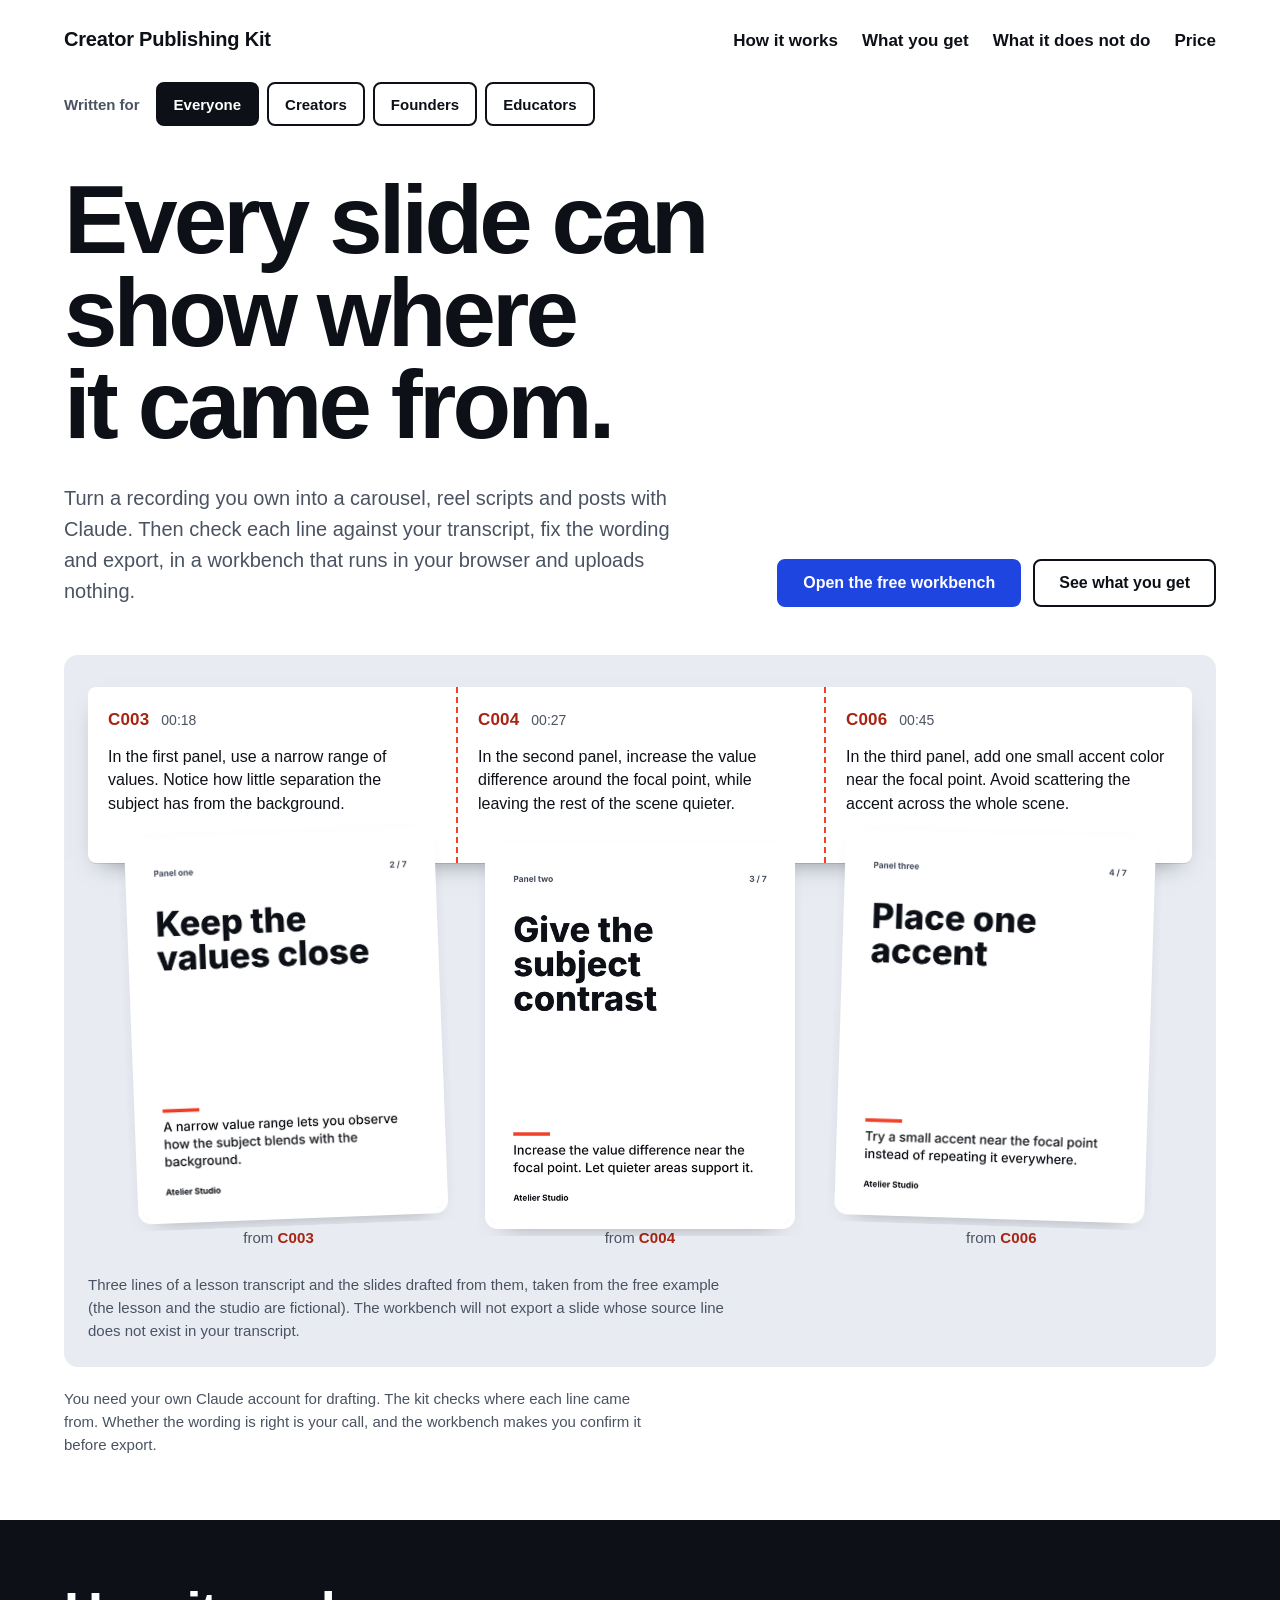
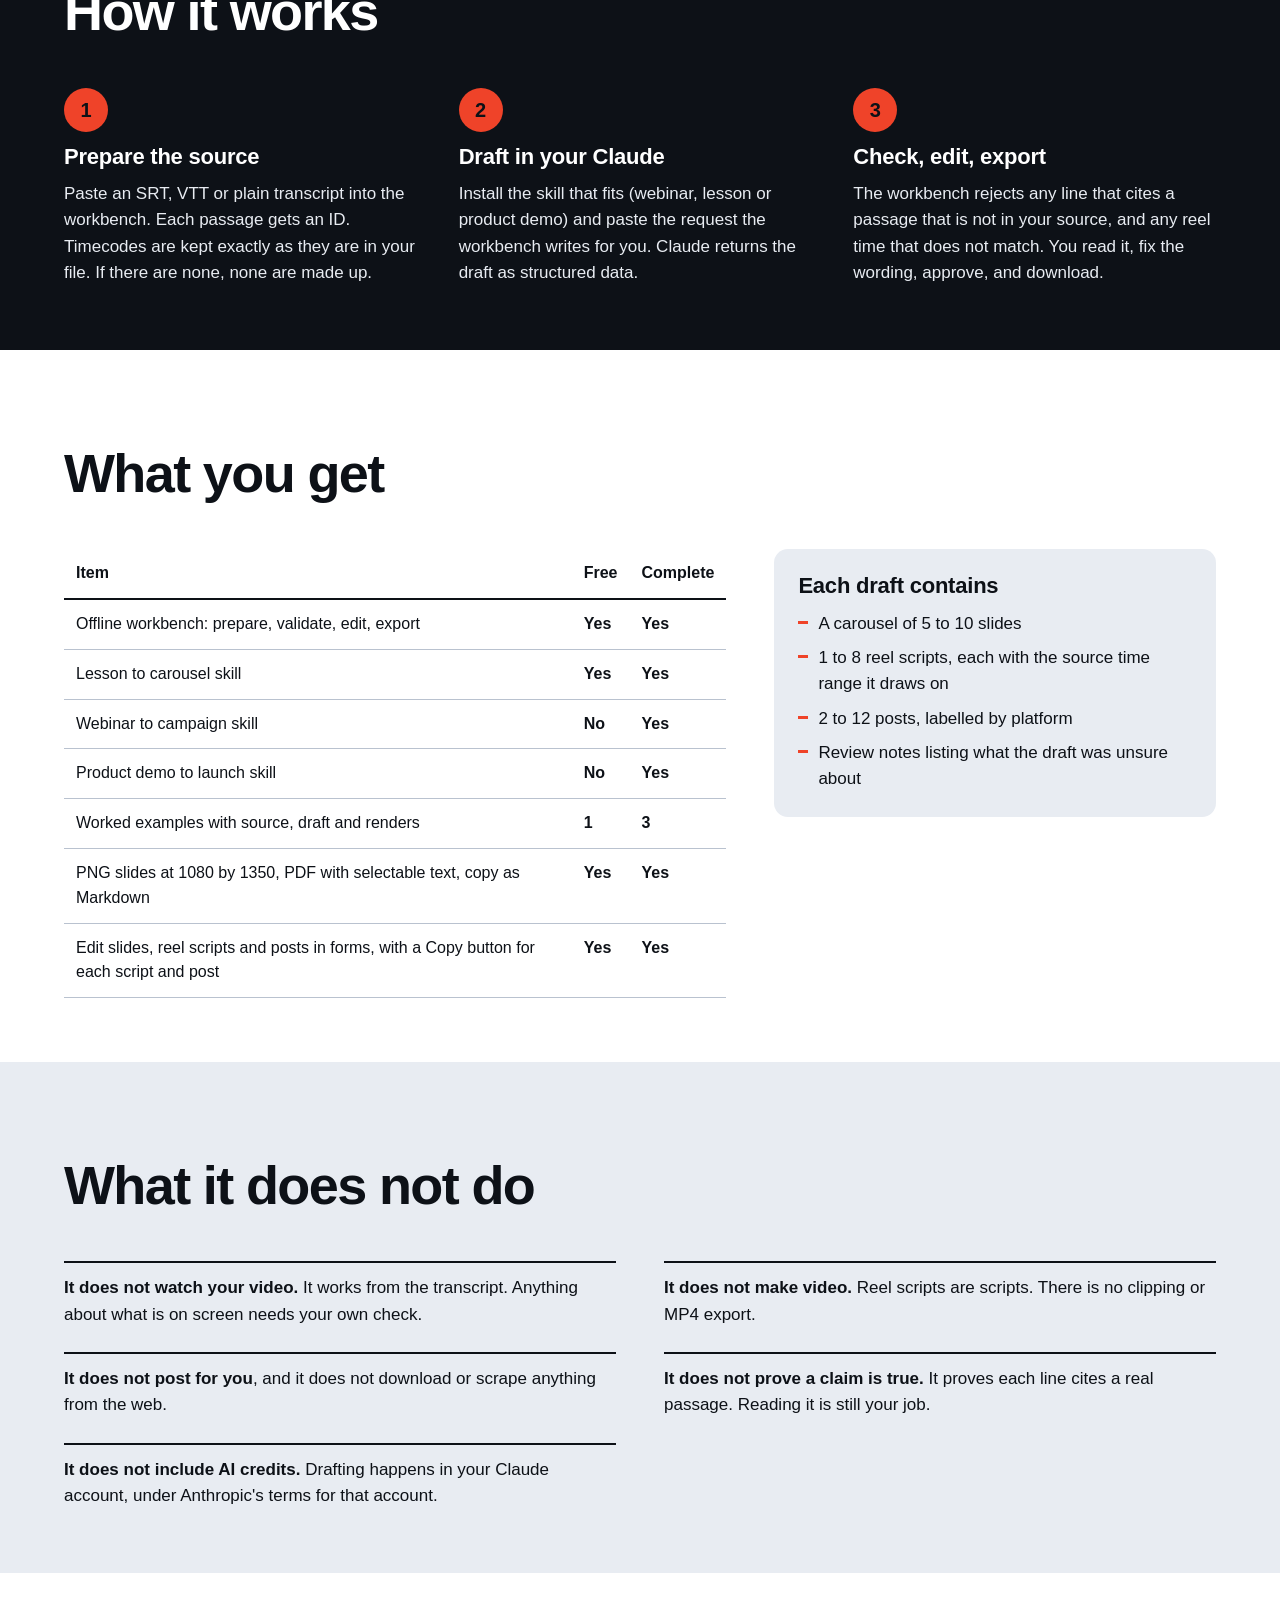
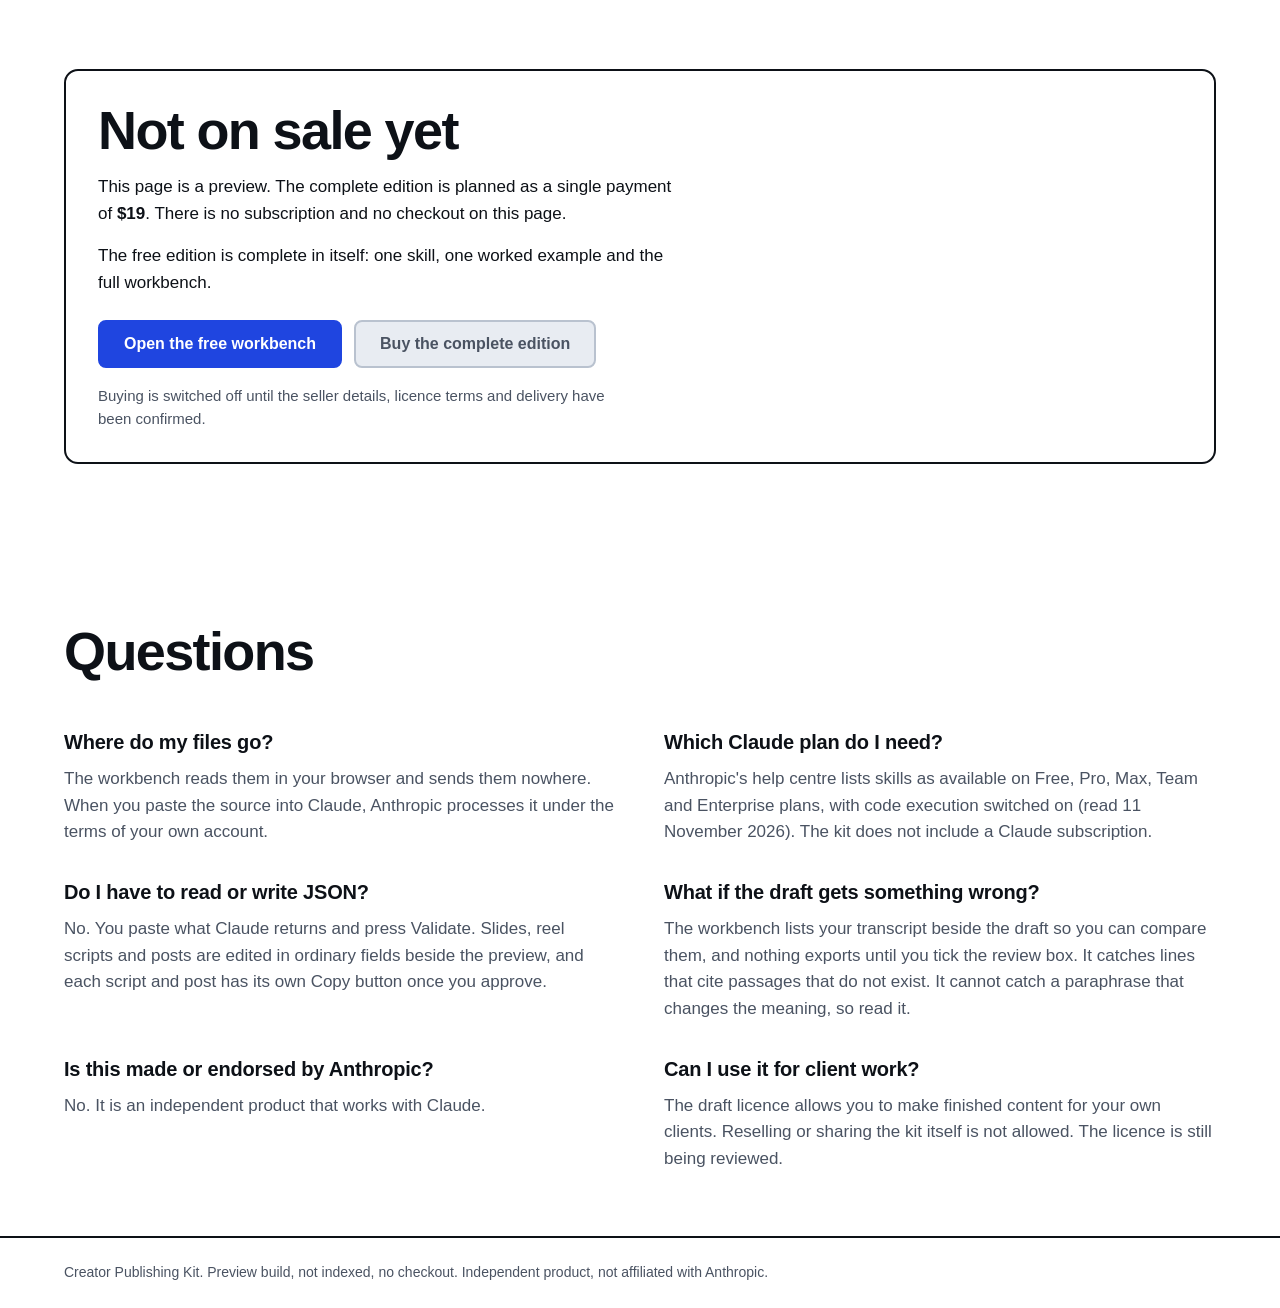
==== index.html @ c17a2b67 "Preview build V2.4: storefront (4 pages) and free workbench Contents of 02-STATIC-WEBSITE-PREVIEW on" ====
<!doctype html>
<html lang="en">
<head>
  <meta charset="utf-8">
  <meta name="viewport" content="width=device-width, initial-scale=1">
  <meta name="robots" content="noindex,nofollow">
  <meta name="referrer" content="no-referrer">
  <meta http-equiv="Content-Security-Policy" content="default-src 'none'; style-src 'self'; img-src 'self' data:; script-src 'none'; connect-src 'none'; font-src 'none'; object-src 'none'; base-uri 'none'; form-action 'none'">
  <title>Creator Publishing Kit: turn one transcript into a checked carousel, scripts and posts</title>
  <meta name="description" content="Three Claude skills and an offline workbench that turn a transcript you own into a carousel, reel scripts and posts, each line tied back to the source. Preview, not yet on sale.">
  <link rel="icon" href="data:,">
  <link rel="stylesheet" href="site.css">
</head>
<body>
  <a class="skip" href="#main">Skip to content</a>
  <header class="topbar">
    <p class="wordmark">Creator Publishing Kit</p>
    <nav aria-label="Sections"><a href="#how">How it works</a><a href="#inside">What you get</a><a href="#limits">What it does not do</a><a href="#offer">Price</a></nav>
  </header>
  <nav class="audiences" aria-label="Pages for each audience"><span>Written for</span><ul><li><a href="index.html" aria-current="page">Everyone</a></li><li><a href="creators/index.html">Creators</a></li><li><a href="founders/index.html">Founders</a></li><li><a href="educators/index.html">Educators</a></li></ul></nav>
  <main id="main">
    <section class="hero" aria-labelledby="h-hero">
      <h1 id="h-hero">Every slide can show where it came from.</h1>
      <div class="hero-row">
        <p class="lede">Turn a recording you own into a carousel, reel scripts and posts with Claude. Then check each line against your transcript, fix the wording and export, in a workbench that runs in your browser and uploads nothing.</p>
        <div class="actions">
          <a class="button primary" href="demo/index.html">Open the free workbench</a>
          <a class="button" href="#inside">See what you get</a>
        </div>
      </div>
      <figure class="proof" aria-labelledby="proof-cap">
        <ol class="strip">
          <li><span class="cue"><span class="id">C003</span><span class="time">00:18</span></span><q>In the first panel, use a narrow range of values. Notice how little separation the subject has from the background.</q></li>
          <li><span class="cue"><span class="id">C004</span><span class="time">00:27</span></span><q>In the second panel, increase the value difference around the focal point, while leaving the rest of the scene quieter.</q></li>
          <li><span class="cue"><span class="id">C006</span><span class="time">00:45</span></span><q>In the third panel, add one small accent color near the focal point. Avoid scattering the accent across the whole scene.</q></li>
        </ol>
        <ul class="pieces">
          <li><img class="piece" src="assets/sample-slide-1.png" width="540" height="675" alt="Slide 2 of 7: Keep the values close. A narrow value range lets you observe how the subject blends with the background."><span class="from">from <span class="id">C003</span></span></li>
          <li><img class="piece" src="assets/sample-slide-2.png" width="540" height="675" alt="Slide 3 of 7: Give the subject contrast. Increase the value difference near the focal point. Let quieter areas support it."><span class="from">from <span class="id">C004</span></span></li>
          <li><img class="piece" src="assets/sample-slide-3.png" width="540" height="675" alt="Slide 4 of 7: Place one accent. Try a small accent near the focal point instead of repeating it everywhere."><span class="from">from <span class="id">C006</span></span></li>
        </ul>
        <figcaption id="proof-cap">Three lines of a lesson transcript and the slides drafted from them, taken from the free example (the lesson and the studio are fictional). The workbench will not export a slide whose source line does not exist in your transcript.</figcaption>
      </figure>
      <p class="small">You need your own Claude account for drafting. The kit checks where each line came from. Whether the wording is right is your call, and the workbench makes you confirm it before export.</p>
    </section>

    <section class="band" id="how" aria-labelledby="h-how">
      <h2 id="h-how">How it works</h2>
      <ol class="flow">
        <li><h3>Prepare the source</h3><p>Paste an SRT, VTT or plain transcript into the workbench. Each passage gets an ID. Timecodes are kept exactly as they are in your file. If there are none, none are made up.</p></li>
        <li><h3>Draft in your Claude</h3><p>Install the skill that fits (webinar, lesson or product demo) and paste the request the workbench writes for you. Claude returns the draft as structured data.</p></li>
        <li><h3>Check, edit, export</h3><p>The workbench rejects any line that cites a passage that is not in your source, and any reel time that does not match. You read it, fix the wording, approve, and download.</p></li>
      </ol>
    </section>

    <section class="section" id="inside" aria-labelledby="h-inside">
      <h2 id="h-inside">What you get</h2>
      <div class="inside">
        <table>
          <caption class="sr">Contents of the free and complete editions</caption>
          <thead><tr><th scope="col">Item</th><th scope="col">Free</th><th scope="col">Complete</th></tr></thead>
          <tbody>
            <tr><th scope="row">Offline workbench: prepare, validate, edit, export</th><td>Yes</td><td>Yes</td></tr>
            <tr><th scope="row">Lesson to carousel skill</th><td>Yes</td><td>Yes</td></tr>
            <tr><th scope="row">Webinar to campaign skill</th><td>No</td><td>Yes</td></tr>
            <tr><th scope="row">Product demo to launch skill</th><td>No</td><td>Yes</td></tr>
            <tr><th scope="row">Worked examples with source, draft and renders</th><td>1</td><td>3</td></tr>
            <tr><th scope="row">PNG slides at 1080 by 1350, PDF with selectable text, copy as Markdown</th><td>Yes</td><td>Yes</td></tr>
            <tr><th scope="row">Edit slides, reel scripts and posts in forms, with a Copy button for each script and post</th><td>Yes</td><td>Yes</td></tr>
          </tbody>
        </table>
        <div class="per-set">
          <h3>Each draft contains</h3>
          <ul>
            <li>A carousel of 5 to 10 slides</li>
            <li>1 to 8 reel scripts, each with the source time range it draws on</li>
            <li>2 to 12 posts, labelled by platform</li>
            <li>Review notes listing what the draft was unsure about</li>
          </ul>
        </div>
      </div>
    </section>

    <section class="section tint" id="limits" aria-labelledby="h-limits">
      <h2 id="h-limits">What it does not do</h2>
      <ul class="limits">
        <li><b>It does not watch your video.</b> It works from the transcript. Anything about what is on screen needs your own check.</li>
        <li><b>It does not make video.</b> Reel scripts are scripts. There is no clipping or MP4 export.</li>
        <li><b>It does not post for you</b>, and it does not download or scrape anything from the web.</li>
        <li><b>It does not prove a claim is true.</b> It proves each line cites a real passage. Reading it is still your job.</li>
        <li><b>It does not include AI credits.</b> Drafting happens in your Claude account, under Anthropic's terms for that account.</li>
      </ul>
    </section>

    <section class="section" id="offer" aria-labelledby="h-offer">
      <div class="offer">
        <div>
          <h2 id="h-offer">Not on sale yet</h2>
          <p>This page is a preview. The complete edition is planned as a single payment of <strong>$19</strong>. There is no subscription and no checkout on this page.</p>
          <p>The free edition is complete in itself: one skill, one worked example and the full workbench.</p>
          <div class="actions"><a class="button primary" href="demo/index.html">Open the free workbench</a><button class="button" type="button" disabled aria-describedby="buy-why">Buy the complete edition</button></div>
          <p class="small" id="buy-why">Buying is switched off until the seller details, licence terms and delivery have been confirmed.</p>
        </div>
      </div>
    </section>

    <section class="section" aria-labelledby="h-faq">
      <h2 id="h-faq">Questions</h2>
      <dl class="faq">
        <div><dt>Where do my files go?</dt><dd>The workbench reads them in your browser and sends them nowhere. When you paste the source into Claude, Anthropic processes it under the terms of your own account.</dd></div>
        <div><dt>Which Claude plan do I need?</dt><dd>Anthropic&#x27;s help centre lists skills as available on Free, Pro, Max, Team and Enterprise plans, with code execution switched on (read 11 November 2026). The kit does not include a Claude subscription.</dd></div>
        <div><dt>Do I have to read or write JSON?</dt><dd>No. You paste what Claude returns and press Validate. Slides, reel scripts and posts are edited in ordinary fields beside the preview, and each script and post has its own Copy button once you approve.</dd></div>
        <div><dt>What if the draft gets something wrong?</dt><dd>The workbench lists your transcript beside the draft so you can compare them, and nothing exports until you tick the review box. It catches lines that cite passages that do not exist. It cannot catch a paraphrase that changes the meaning, so read it.</dd></div>
        <div><dt>Is this made or endorsed by Anthropic?</dt><dd>No. It is an independent product that works with Claude.</dd></div>
        <div><dt>Can I use it for client work?</dt><dd>The draft licence allows you to make finished content for your own clients. Reselling or sharing the kit itself is not allowed. The licence is still being reviewed.</dd></div>
      </dl>
    </section>
  </main>
  <footer>
    <p>Creator Publishing Kit. Preview build, not indexed, no checkout. Independent product, not affiliated with Anthropic.</p>
  </footer>
</body>
</html>
---- site.css ----
/* Creator Publishing Kit storefront preview. Tokens match the workbench.
   Device fonts only: no font files are shipped or fetched. */
:root {
  --sheet: #FFFFFF; --backing: #E8ECF2; --ink: #0D1117; --ink-2: #4A5362; --line: #B9C2CF;
  --cobalt: #1F45E0; --cobalt-press: #1736B4; --on-cobalt: #FFFFFF; --tomato: #EF4329; --tomato-ink: #A82412;
  --fallback: "Helvetica Neue", Helvetica, "Segoe UI", Roboto, "Noto Sans", Arial, sans-serif;
  --font: var(--fallback);
  --font-display: var(--fallback);
  --s-1: 4px; --s-2: 8px; --s-3: 12px; --s-4: 16px; --s-5: 20px; --s-6: 24px; --s-8: 32px; --s-12: 48px; --s-16: 64px; --s-24: 96px;
  --r-piece: 14px; --r-control: 8px;
  --shadow-piece: 0 1px 0 rgba(13,17,23,.10), 0 12px 24px -14px rgba(13,17,23,.50);
  --gutter: clamp(16px, 5vw, 64px); --max: 1180px;
  --ease-out: cubic-bezier(.16, 1, .3, 1);
}
* { box-sizing: border-box; }
html { background: var(--sheet); color: var(--ink); font: 400 17px/1.55 var(--font); -webkit-text-size-adjust: 100%; scroll-padding-top: var(--s-6); scrollbar-color: var(--ink-2) var(--backing); }
body { margin: 0; }
h1, h2, h3, p, ul, ol, dl, dd, table, figure { margin: 0; }
ul, ol { padding: 0; list-style: none; }
a { color: var(--cobalt); text-underline-offset: 4px; text-decoration-thickness: 2px; }
::selection { background: var(--cobalt); color: var(--on-cobalt); }
:focus-visible { outline: 3px solid var(--cobalt); outline-offset: 2px; }
.sr { position: absolute; width: 1px; height: 1px; overflow: hidden; clip-path: inset(50%); white-space: nowrap; }
.skip { position: absolute; left: var(--gutter); top: -60px; background: var(--ink); color: var(--sheet); padding: var(--s-2) var(--s-4); border-radius: var(--r-control); }
.skip:focus { top: var(--s-2); }
h1, h2, h3, .wordmark, dt { font-family: var(--font-display); text-wrap: balance; }

.topbar { display: flex; flex-wrap: wrap; gap: var(--s-3) var(--s-8); justify-content: space-between; align-items: baseline; padding: var(--s-5) var(--gutter); max-width: calc(var(--max) + 2 * var(--gutter)); margin: 0 auto; }
.wordmark { font-weight: 800; font-size: 20px; letter-spacing: -0.01em; }
nav { display: flex; flex-wrap: wrap; gap: var(--s-2) var(--s-6); }
nav a { color: var(--ink); font-weight: 600; text-decoration: none; padding: var(--s-2) 0; }
nav a:hover { text-decoration: underline; }

/* Pages for each audience: the same page with different words. The current one is filled. */
.audiences { display: flex; flex-wrap: wrap; align-items: center; gap: var(--s-2) var(--s-4); padding: 0 var(--gutter); max-width: calc(var(--max) + 2 * var(--gutter)); margin: 0 auto; }
.audiences span { font-weight: 600; color: var(--ink-2); font-size: 15px; }
.audiences ul { display: flex; flex-wrap: wrap; gap: var(--s-2); }
.audiences a { display: inline-flex; align-items: center; min-height: 44px; padding: var(--s-2) var(--s-4); border: 2px solid var(--ink); border-radius: var(--r-control); color: var(--ink); font-weight: 700; font-size: 15px; text-decoration: none; transition: background-color 120ms; }
.audiences a:hover { background: var(--backing); }
.audiences a[aria-current="page"] { background: var(--ink); color: var(--sheet); }
.hero { padding: var(--s-12) var(--gutter) var(--s-16); max-width: calc(var(--max) + 2 * var(--gutter)); margin: 0 auto; }
h1 { font-size: clamp(44px, 8.4vw, 96px); line-height: .96; font-weight: 800; letter-spacing: -0.04em; max-width: 16ch; }
.hero-row { display: grid; grid-template-columns: minmax(0, 1.25fr) minmax(0, 1fr); gap: var(--s-8) var(--s-12); align-items: end; margin-top: var(--s-8); }
.lede { font-size: 20px; max-width: 58ch; color: var(--ink-2); }
.actions { display: flex; flex-wrap: wrap; gap: var(--s-3); }
.hero-row .actions { justify-content: flex-end; }
.small { margin-top: var(--s-5); font-size: 15px; color: var(--ink-2); max-width: 72ch; }
.button { display: inline-flex; align-items: center; min-height: 48px; padding: var(--s-3) var(--s-6); border-radius: var(--r-control); border: 2px solid var(--ink); background: var(--sheet); color: var(--ink); font: 700 16px/1.2 var(--font); text-decoration: none; cursor: pointer; transition: background-color 120ms; }
.button:hover { background: var(--backing); }
.button.primary { background: var(--cobalt); border-color: var(--cobalt); color: var(--on-cobalt); }
.button.primary:hover { background: var(--cobalt-press); border-color: var(--cobalt-press); }
.button:disabled { border-color: var(--line); color: var(--ink-2); background: var(--backing); cursor: not-allowed; }

/* The proof: one strip of transcript, cut at three places, and the slide peeled from each cut. */
.proof { margin-top: var(--s-12); background: var(--backing); border-radius: var(--r-piece); padding: var(--s-8) var(--s-6) var(--s-6); }
.strip, .pieces { display: grid; grid-template-columns: repeat(3, minmax(0, 1fr)); }
.strip { background: var(--sheet); border-radius: var(--r-control); box-shadow: var(--shadow-piece); }
.strip li { padding: var(--s-5) var(--s-5) var(--s-12); display: grid; gap: var(--s-3); align-content: start; border-inline-start: 2px dashed var(--tomato); }
.strip li:first-child { border-inline-start: 0; }
.strip q { quotes: none; font-size: 16px; line-height: 1.45; }
.cue { display: flex; gap: var(--s-3); align-items: baseline; }
.id { font-weight: 800; color: var(--tomato-ink); font-variant-numeric: tabular-nums; letter-spacing: .01em; }
.time { color: var(--ink-2); font-size: 14px; font-variant-numeric: tabular-nums; }
.pieces { gap: var(--s-5); padding: 0 var(--s-5); margin-top: calc(var(--s-6) * -1); }
.pieces li { display: grid; justify-items: center; gap: var(--s-3); }
.piece { display: block; width: min(100%, 300px); height: auto; border-radius: 8px; box-shadow: 0 0 0 5px var(--sheet), var(--shadow-piece); transform-origin: 50% 0; }
.pieces li:nth-child(1) .piece { transform: rotate(-2.2deg); }
.pieces li:nth-child(2) .piece { transform: translateY(10px); }
.pieces li:nth-child(3) .piece { transform: rotate(1.8deg); }
.from { font-size: 15px; color: var(--ink-2); }
.proof figcaption { margin-top: var(--s-6); font-size: 15px; color: var(--ink-2); max-width: 78ch; }

/* The one authored moment: on load, each slide peels down from its cut in the strip. */
@media (prefers-reduced-motion: no-preference) {
  .piece { animation: peel 900ms var(--ease-out) both; }
  .pieces li:nth-child(2) .piece { animation-name: peel-2; animation-delay: 140ms; }
  .pieces li:nth-child(3) .piece { animation-name: peel-3; animation-delay: 280ms; }
  @keyframes peel { from { transform: translateY(-64px) rotate(0deg) scale(.94); clip-path: inset(0 0 72% 0); } to { transform: rotate(-2.2deg); clip-path: inset(-12px); } }
  @keyframes peel-2 { from { transform: translateY(-64px) scale(.94); clip-path: inset(0 0 72% 0); } to { transform: translateY(10px); clip-path: inset(-12px); } }
  @keyframes peel-3 { from { transform: translateY(-64px) rotate(0deg) scale(.94); clip-path: inset(0 0 72% 0); } to { transform: rotate(1.8deg); clip-path: inset(-12px); } }
}

.band { background: var(--ink); color: var(--sheet); padding: var(--s-16) var(--gutter); }
.band h2, .band .flow { max-width: var(--max); margin-left: auto; margin-right: auto; }
.band ::selection { background: var(--tomato); color: var(--ink); }
h2 { font-size: clamp(32px, 4.6vw, 54px); line-height: 1.02; font-weight: 800; letter-spacing: -0.03em; }
h3 { font-size: 22px; line-height: 1.15; font-weight: 800; letter-spacing: -0.01em; }
.flow { counter-reset: step; display: grid; grid-template-columns: repeat(3, minmax(0, 1fr)); gap: var(--s-8); margin-top: var(--s-12); }
.flow li { counter-increment: step; display: grid; gap: var(--s-3); align-content: start; }
.flow li::before { content: counter(step); display: grid; place-items: center; width: 44px; height: 44px; border-radius: 50%; background: var(--tomato); color: var(--ink); font: 800 20px/1 var(--font-display); }
.flow p { color: var(--backing); }

.section { padding: var(--s-24) var(--gutter) var(--s-16); }
.section > * { max-width: var(--max); margin-left: auto; margin-right: auto; }
.section.tint { background: var(--backing); }
.inside { display: grid; grid-template-columns: minmax(0, 1.5fr) minmax(0, 1fr); gap: var(--s-12); margin-top: var(--s-12); align-items: start; }
table { width: 100%; border-collapse: collapse; font-size: 16px; font-variant-numeric: tabular-nums; }
th, td { text-align: left; padding: var(--s-3) var(--s-3); border-bottom: 1px solid var(--line); vertical-align: top; }
thead th { border-bottom: 2px solid var(--ink); font-weight: 800; }
tbody th { font-weight: 500; }
td { font-weight: 700; white-space: nowrap; }
.per-set { background: var(--backing); border-radius: var(--r-piece); padding: var(--s-6); display: grid; gap: var(--s-3); }
.per-set ul { display: grid; gap: var(--s-2); }
.per-set li { padding-left: var(--s-5); position: relative; }
.per-set li::before { content: ""; position: absolute; left: 0; top: .6em; width: 10px; height: 3px; background: var(--tomato); }
.limits { margin-top: var(--s-12); display: grid; grid-template-columns: repeat(2, minmax(0, 1fr)); gap: var(--s-6) var(--s-12); }
.limits li { border-top: 2px solid var(--ink); padding-top: var(--s-3); max-width: 60ch; }
.offer { background: var(--sheet); border: 2px solid var(--ink); border-radius: var(--r-piece); padding: var(--s-8); }
.offer p { margin-top: var(--s-4); max-width: 62ch; }
.offer .actions { margin-top: var(--s-6); }
.faq { margin-top: var(--s-12); display: grid; grid-template-columns: repeat(2, minmax(0, 1fr)); gap: var(--s-8) var(--s-12); }
.faq dt { font-weight: 800; font-size: 20px; letter-spacing: -0.01em; }
.faq dd { margin-top: var(--s-2); color: var(--ink-2); max-width: 62ch; }
footer { border-top: 2px solid var(--ink); padding: var(--s-6) var(--gutter); font-size: 14px; color: var(--ink-2); }

@media (max-width: 900px) {
  .hero-row, .inside { grid-template-columns: minmax(0, 1fr); }
  .hero-row .actions { justify-content: flex-start; }
  .flow, .limits, .faq { grid-template-columns: minmax(0, 1fr); }
  td { white-space: normal; }
}
@media (max-width: 700px) {
  /* On a phone each cut sits directly above its own slide. */
  .proof { padding: var(--s-5) var(--s-4) var(--s-5); }
  .strip { display: contents; }
  .strip li { background: var(--sheet); border-radius: var(--r-control); box-shadow: var(--shadow-piece); border-inline-start: 0; border-bottom: 2px dashed var(--tomato); padding-bottom: var(--s-5); }
  .pieces { display: contents; }
  .proof { display: grid; grid-template-columns: minmax(0, 1fr); gap: var(--s-4); }
  .strip li:nth-child(1) { order: 1; } .pieces li:nth-child(1) { order: 2; }
  .strip li:nth-child(2) { order: 3; } .pieces li:nth-child(2) { order: 4; }
  .strip li:nth-child(3) { order: 5; } .pieces li:nth-child(3) { order: 6; }
  .proof figcaption { order: 7; margin-top: 0; }
  .pieces li .piece { width: min(78%, 300px); }
  .button { width: 100%; justify-content: center; }
}
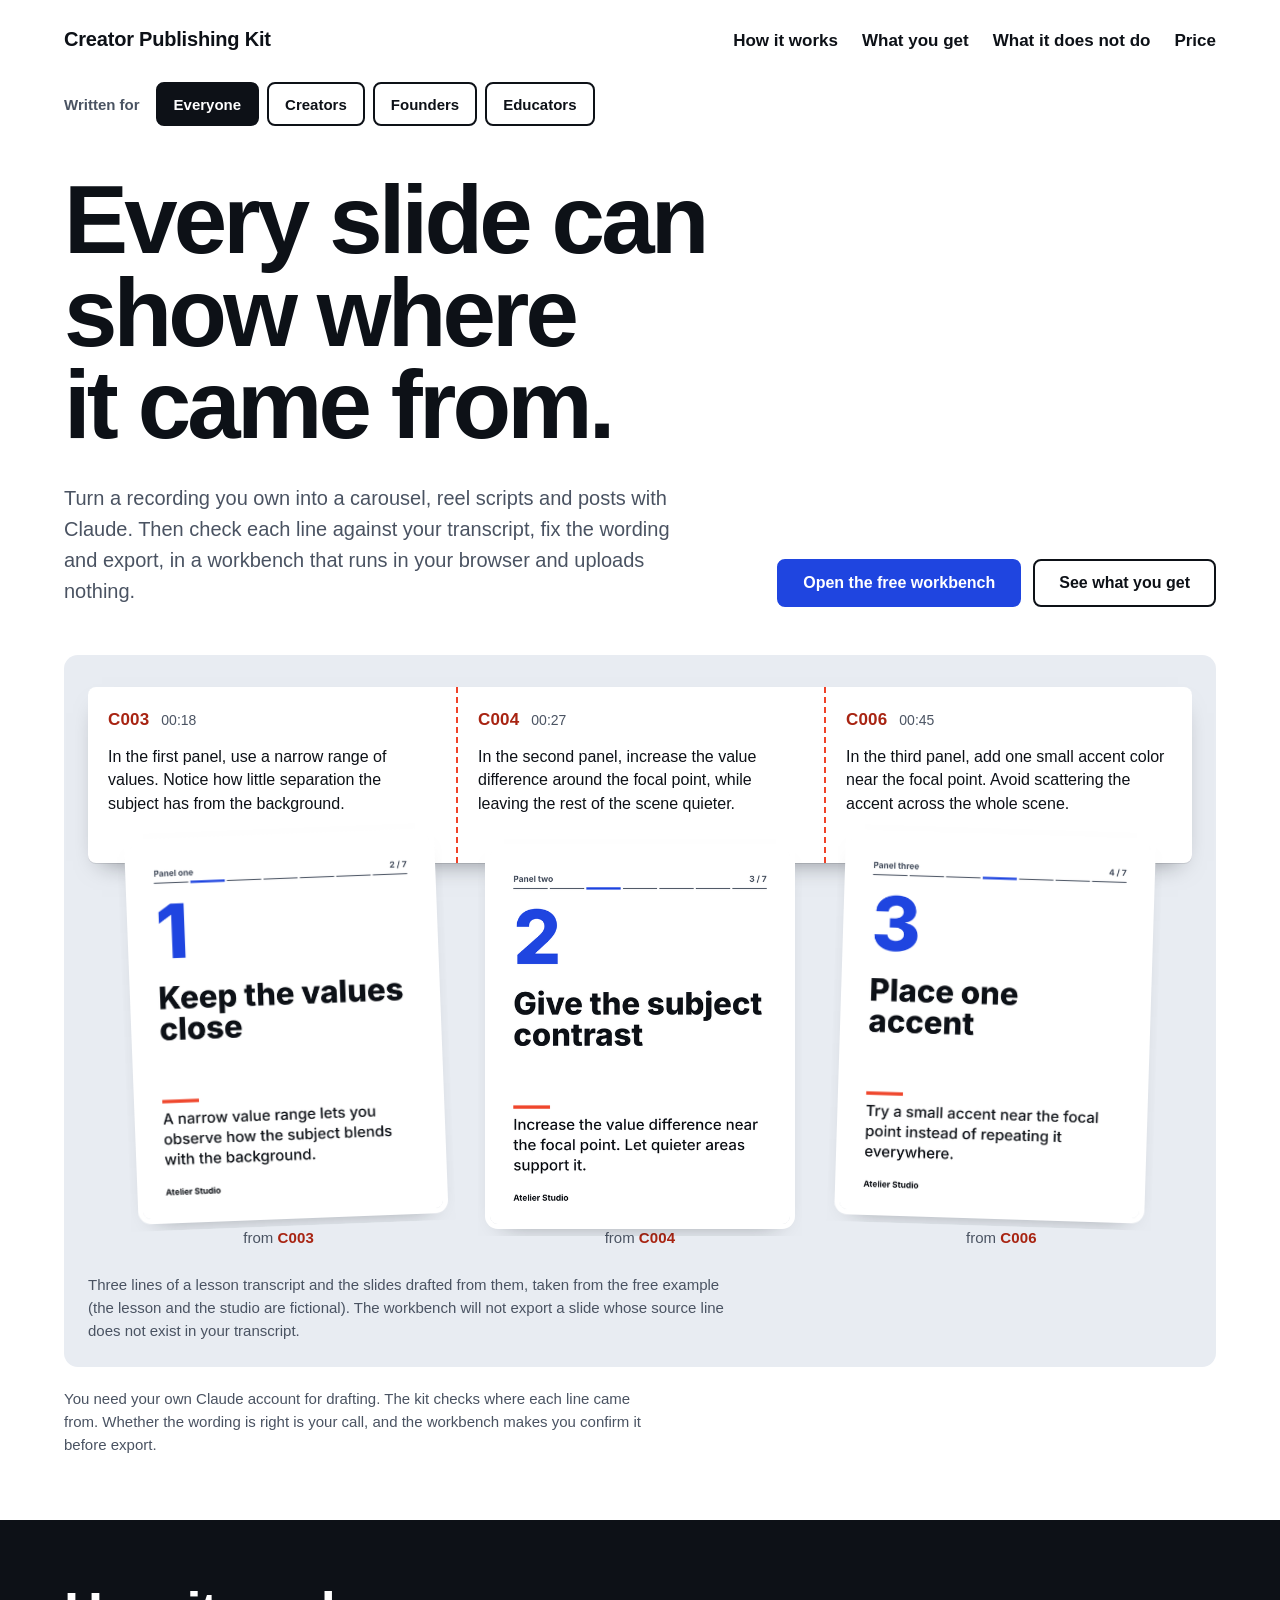
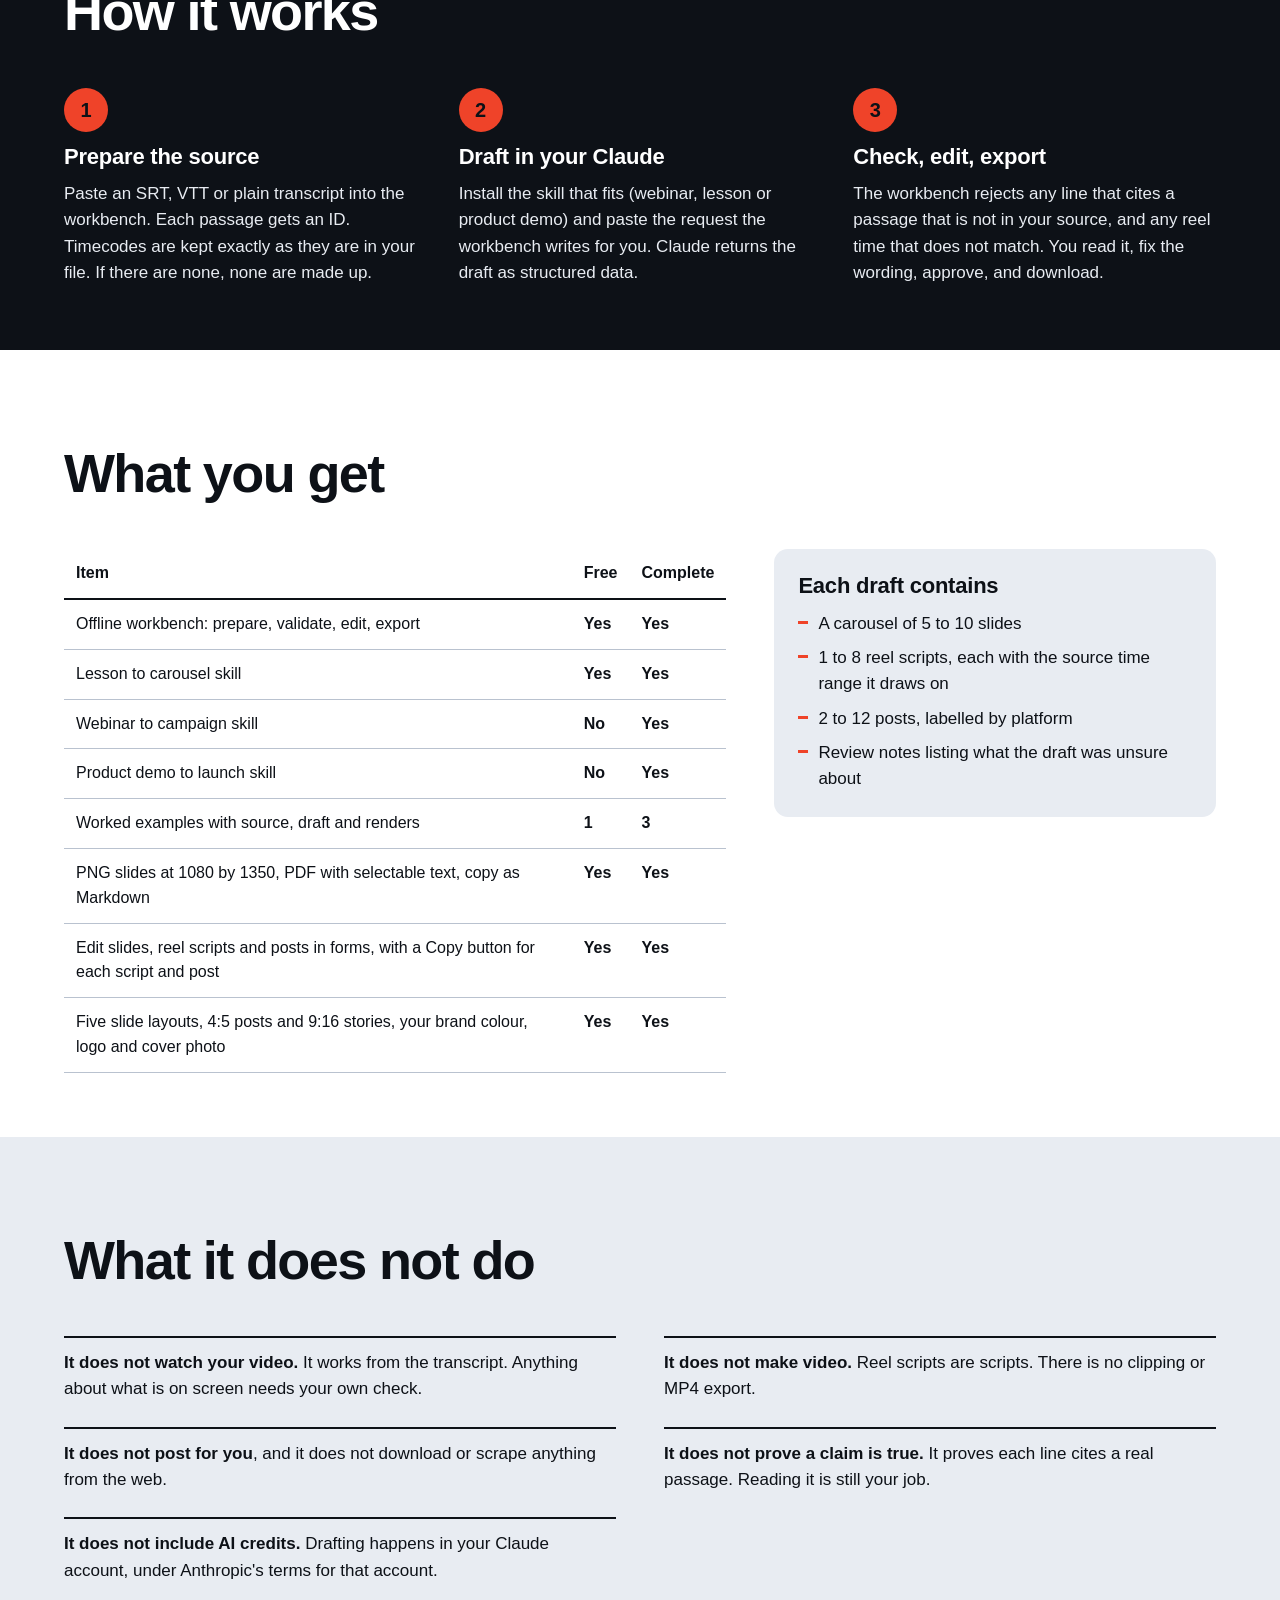
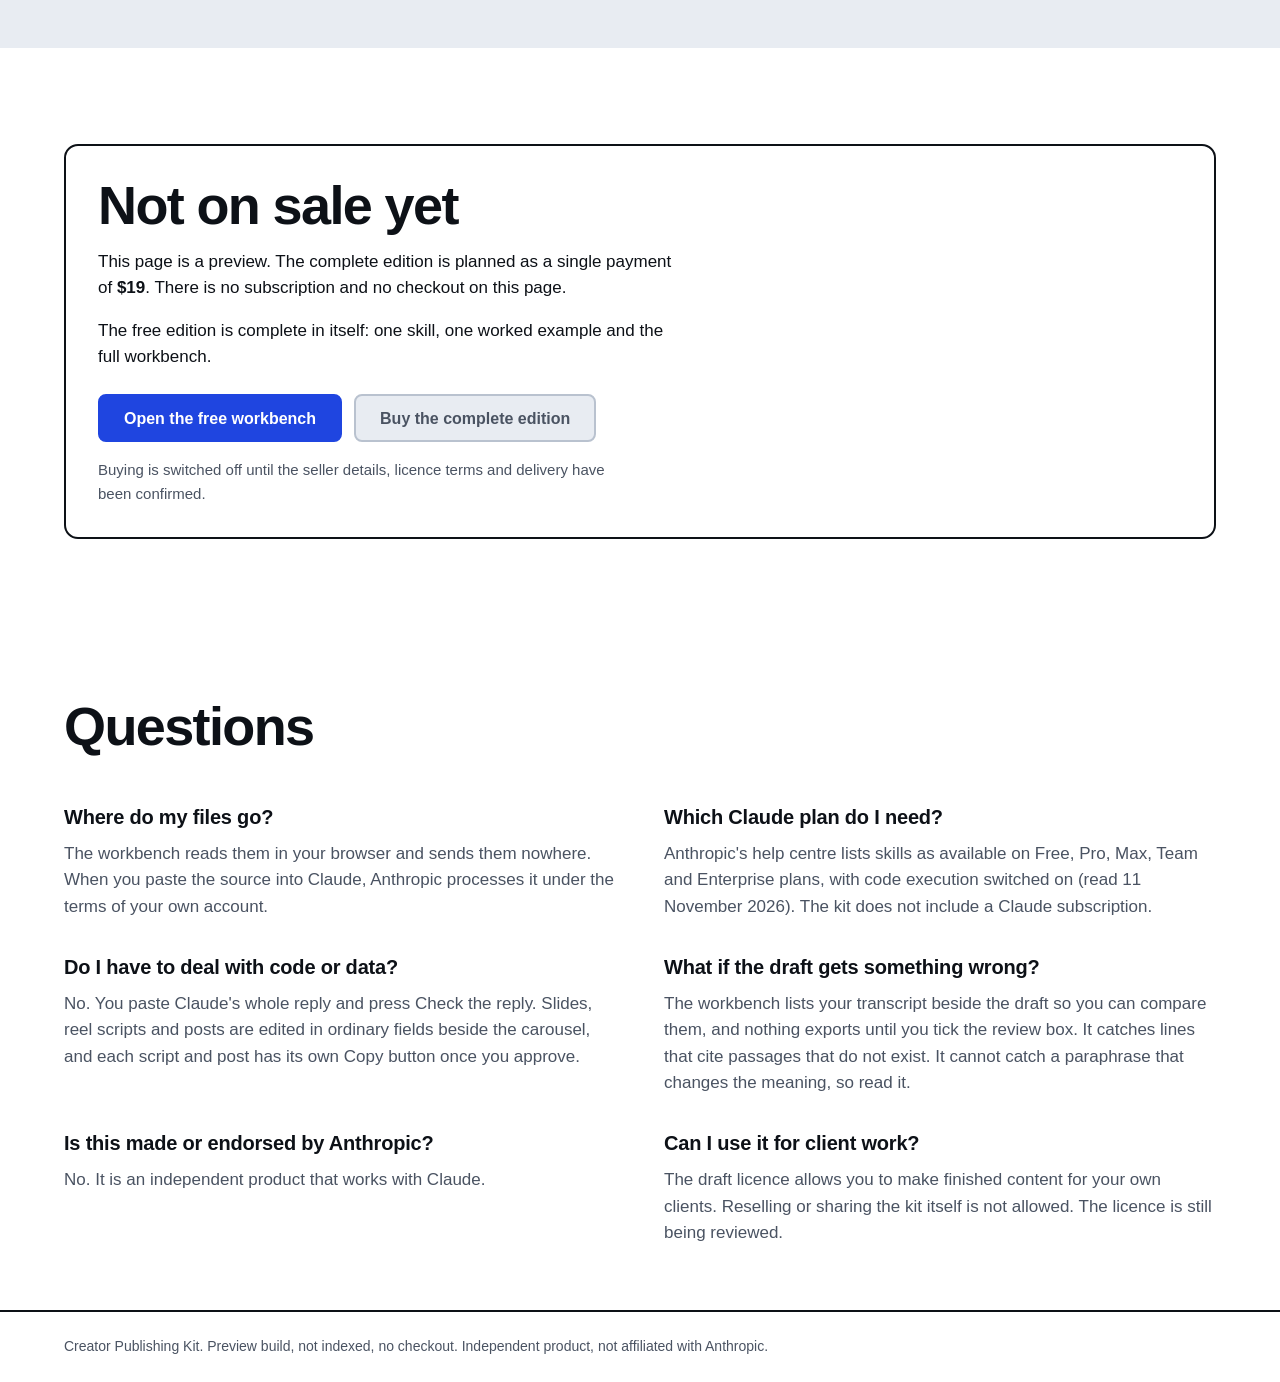
==== commit 10f5f3b0: "Preview build V2.5: result-first workbench, slide layouts, brand colour, 9:16 Contents of 02-STATIC-" ====
--- a/index.html
+++ b/index.html
@@ -67,6 +67,7 @@
             <tr><th scope="row">Worked examples with source, draft and renders</th><td>1</td><td>3</td></tr>
             <tr><th scope="row">PNG slides at 1080 by 1350, PDF with selectable text, copy as Markdown</th><td>Yes</td><td>Yes</td></tr>
             <tr><th scope="row">Edit slides, reel scripts and posts in forms, with a Copy button for each script and post</th><td>Yes</td><td>Yes</td></tr>
+            <tr><th scope="row">Five slide layouts, 4:5 posts and 9:16 stories, your brand colour, logo and cover photo</th><td>Yes</td><td>Yes</td></tr>
           </tbody>
         </table>
         <div class="per-set">
@@ -109,7 +110,7 @@
       <dl class="faq">
         <div><dt>Where do my files go?</dt><dd>The workbench reads them in your browser and sends them nowhere. When you paste the source into Claude, Anthropic processes it under the terms of your own account.</dd></div>
         <div><dt>Which Claude plan do I need?</dt><dd>Anthropic&#x27;s help centre lists skills as available on Free, Pro, Max, Team and Enterprise plans, with code execution switched on (read 11 November 2026). The kit does not include a Claude subscription.</dd></div>
-        <div><dt>Do I have to read or write JSON?</dt><dd>No. You paste what Claude returns and press Validate. Slides, reel scripts and posts are edited in ordinary fields beside the preview, and each script and post has its own Copy button once you approve.</dd></div>
+        <div><dt>Do I have to deal with code or data?</dt><dd>No. You paste Claude&#x27;s whole reply and press Check the reply. Slides, reel scripts and posts are edited in ordinary fields beside the carousel, and each script and post has its own Copy button once you approve.</dd></div>
         <div><dt>What if the draft gets something wrong?</dt><dd>The workbench lists your transcript beside the draft so you can compare them, and nothing exports until you tick the review box. It catches lines that cite passages that do not exist. It cannot catch a paraphrase that changes the meaning, so read it.</dd></div>
         <div><dt>Is this made or endorsed by Anthropic?</dt><dd>No. It is an independent product that works with Claude.</dd></div>
         <div><dt>Can I use it for client work?</dt><dd>The draft licence allows you to make finished content for your own clients. Reselling or sharing the kit itself is not allowed. The licence is still being reviewed.</dd></div>
